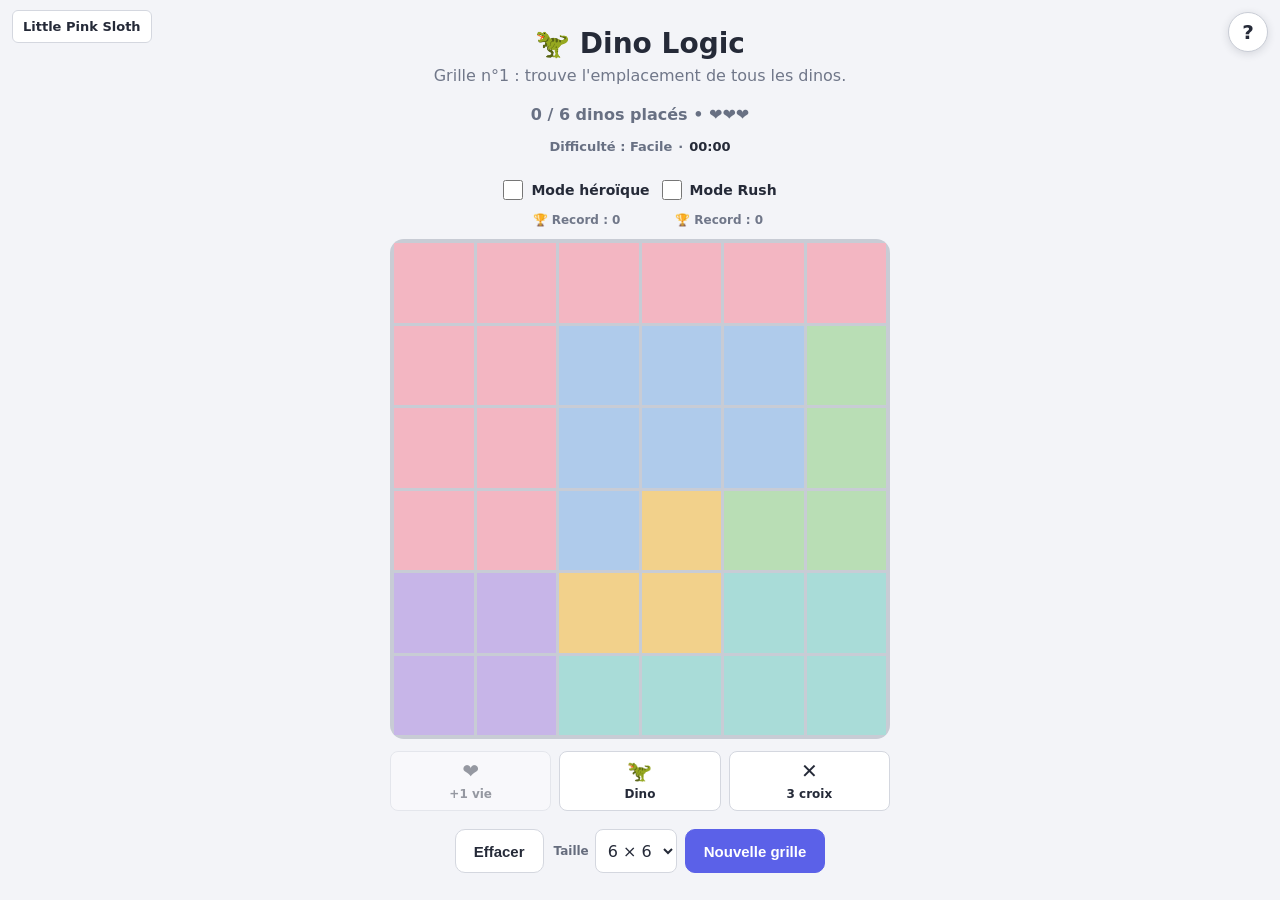
==== games/dino_logic/index.html @ a1bb1889 "Launcher" ====
<!DOCTYPE html>

<html lang="fr">

<head>


<meta charset="UTF-8">

<meta
    name="viewport"
    content="width=device-width, initial-scale=1.0"
>

<title>Dino Logic · Little Pink Sloth</title>

<!-- CSS -->

<link
    rel="stylesheet"
    href="style.css"
>


</head>

<body>

<a class="launcher-link" href="../../">Little Pink Sloth</a>


<div class="rules-help">

    <button
        class="rules-trigger"
        type="button"
        aria-label="Afficher les règles du jeu"
        aria-describedby="rulesPopup"
        title="Règles du jeu"
    >?</button>

    <div id="rulesPopup" class="rules-popup" role="tooltip">
        <strong>Règles du jeu</strong>
        <ul>
            <li>🦖 Un dino par zone de couleur.</li>
            <li>🦖 Un dino par ligne.</li>
            <li>🦖 Un dino par colonne.</li>
            <li>🦖 Deux dinos ne peuvent pas se toucher, même en diagonale.</li>
        </ul>
    </div>

</div>


<main class="app">

    <h1>
        🦖 Dino Logic
    </h1>


    <p id="subtitle" class="subtitle">
        Trouve l'emplacement de tous les dinos.
    </p>


    <!-- Message d'état -->

    <div
        id="status"
        class="status"
        aria-live="polite"
    >
        Chargement...
    </div>

    <div class="puzzle-meta">
        <span id="difficulty" class="difficulty"></span>
        <span class="meta-divider" aria-hidden="true">·</span>
        <span
            id="timer"
            class="timer"
            role="timer"
            aria-label="Temps écoulé"
        >00:00</span>
    </div>

    <div class="heroic-tools">
        <div class="mode-option">
            <label class="heroic-toggle" for="heroicMode">
                <input id="heroicMode" type="checkbox">
                <span>Mode héroïque</span>
            </label>
            <output id="heroicRecord" class="mode-record">🏆 0</output>
        </div>
        <output
            id="heroicStreak"
            class="heroic-streak"
            aria-live="polite"
            hidden
        >Série : 0</output>
        <div class="mode-option">
            <label class="heroic-toggle" for="rushMode">
                <input id="rushMode" type="checkbox">
                <span>Mode Rush</span>
            </label>
            <output id="rushRecord" class="mode-record">🏆 0</output>
        </div>
        <output
            id="rushCompleted"
            class="heroic-streak rush-score"
            aria-live="polite"
            hidden
        >Complétées : 0</output>
    </div>


    <!-- Grille -->

    <div
        id="board"
        class="board"
        aria-label="Grille de jeu"
    ></div>


    <!-- Bonus -->

    <div class="bonus-actions" aria-label="Bonus">

        <button
            id="bonusLife"
            class="bonus"
            type="button"
            aria-label="Ajouter une vie"
            title="Ajouter une vie"
        >
            <span class="bonus-icon" aria-hidden="true">❤️</span>
            <span>+1 vie</span>
        </button>

        <button
            id="bonusDino"
            class="bonus"
            type="button"
            aria-label="Placer un dino"
            title="Placer un dino"
        >
            <span class="bonus-icon" aria-hidden="true">🦖</span>
            <span>Dino</span>
        </button>

        <button
            id="bonusMarks"
            class="bonus"
            type="button"
            aria-label="Marquer jusqu'à trois cases"
            title="Marquer jusqu'à trois cases"
        >
            <span class="bonus-icon" aria-hidden="true">✕</span>
            <span>3 croix</span>
        </button>

    </div>


    <!-- Boutons -->

    <div class="buttons">

        <button
            id="clear"
            class="action"
            type="button"
        >
            Effacer
        </button>


        <div class="new-game-controls">

            <div class="settings">

                <label for="gridSize">
                    Taille
                </label>

                <select id="gridSize">
                    <option value="4">4 × 4</option>
                    <option value="5">5 × 5</option>
                    <option value="6" selected>6 × 6</option>
                    <option value="7">7 × 7</option>
                    <option value="8">8 × 8</option>
                </select>

            </div>

            <button
                id="newGame"
                class="action primary"
                type="button"
            >
                Nouvelle grille
            </button>

        </div>

    </div>


</main>


<!--
    IMPORTANT :

    type="module" permet à main.js d'utiliser
    import/export avec les autres fichiers.
-->

<script
    type="module"
    src="game.js"
></script>


</body>

</html>
---- games/dino_logic/style.css ----
* {
    box-sizing: border-box;
  }

  body {
    margin: 0;
    min-height: 100vh;
    display: flex;
    justify-content: center;
    align-items: center;
    background: #f3f4f8;
    font-family: system-ui, -apple-system, BlinkMacSystemFont, "Segoe UI", sans-serif;
    color: #252a38;
  }

  .app {
    width: min(94vw, 600px);
    padding: 24px 16px;
  }

  h1 {
    text-align: center;
    margin: 0 0 6px;
    font-size: 28px;
  }

  .subtitle {
    text-align: center;
    color: #707789;
    margin: 0 0 20px;
  }

  .status {
    min-height: 28px;
    text-align: center;
    margin-bottom: 3px;
    font-weight: 600;
    color: #687083;
  }

  .puzzle-meta {
    display: flex;
    align-items: center;
    justify-content: center;
    gap: 6px;
    min-height: 20px;
    margin-bottom: 12px;
    color: #687083;
    font-size: 13px;
    font-weight: 600;
  }

  .timer {
    color: #252a38;
    font-variant-numeric: tabular-nums;
  }

  .timer.urgent {
    color: #d64545;
    font-weight: 800;
  }

  .heroic-tools {
    display: flex;
    align-items: center;
    justify-content: center;
    flex-wrap: wrap;
    gap: 12px;
    min-height: 44px;
    margin-bottom: 12px;
  }

  .heroic-toggle {
    display: inline-flex;
    align-items: center;
    gap: 8px;
    min-height: 44px;
    font-size: 14px;
    font-weight: 600;
    cursor: pointer;
  }

  .heroic-toggle input {
    width: 20px;
    height: 20px;
    margin: 0;
    accent-color: #c5424a;
  }

  .heroic-toggle input:disabled {
    cursor: not-allowed;
  }

  .mode-option {
    display: flex;
    flex-direction: column;
    align-items: center;
    gap: 1px;
  }

  .mode-record {
    color: #707789;
    font-size: 12px;
    font-weight: 600;
    font-variant-numeric: tabular-nums;
  }

  .heroic-toggle input#rushMode {
    accent-color: #16815f;
  }

  .heroic-streak {
    padding: 6px 10px;
    border: 1px solid #d4d7df;
    border-radius: 8px;
    background: white;
    color: #252a38;
    font-size: 13px;
    font-weight: 700;
    font-variant-numeric: tabular-nums;
  }

  body.rush-mode .timer {
    color: #16815f;
  }

  body.rush-mode .timer.urgent {
    color: #d64545;
  }

  .status.success {
    color: #198754;
  }

  .status.error {
    color: #d64545;
  }

  .fireworks {
    position: fixed;
    z-index: 10;
    inset: 0;
    overflow: hidden;
    pointer-events: none;
  }

  .firework {
    position: absolute;
    width: 1px;
    height: 1px;
  }

  .firework i {
    position: absolute;
    top: 50%;
    left: 50%;
    width: 8px;
    height: 8px;
    border-radius: 50%;
    background: #f2bd36;
    animation: firework-particle 1.15s ease-out var(--delay, 0ms) both;
  }

  .firework i:nth-child(6n + 1) { background: #f2bd36; }
  .firework i:nth-child(6n + 2) { background: #ef5a67; }
  .firework i:nth-child(6n + 3) { background: #36a889; }
  .firework i:nth-child(6n + 4) { background: #4e8fe5; }
  .firework i:nth-child(6n + 5) { background: #bd65d6; }
  .firework i:nth-child(6n) { background: #f47b36; }

  @keyframes firework-particle {
    from {
      opacity: 1;
      transform: translate(-50%, -50%) rotate(var(--angle)) translateY(0) scale(0.4);
    }
    to {
      opacity: 0;
      transform: translate(-50%, -50%) rotate(var(--angle)) translateY(var(--distance)) scale(1);
    }
  }

  .board {
    width: min(90vw, 500px);
    aspect-ratio: 1;
    margin: auto;
    
    
    display: grid;
    touch-action: none;
    user-select: none;
    
    gap: 3px;
    padding: 4px;
    
    background: #c8ccd5;
    border-radius: 14px;
    
    
    }
    

  .cell {
    border: none;
    padding: 0;
    margin: 0;

    display: flex;
    align-items: center;
    justify-content: center;

    cursor: pointer;

    font-size: clamp(24px, 7vw, 40px);

    transition:
      filter 0.12s,
      transform 0.08s;
  }

  .cell:hover {
    filter: brightness(0.96);
  }

  .cell:active {
    transform: scale(0.94);
  }

  .cell.invalid {
    box-shadow: inset 0 0 0 4px #df4242;
  }

  .cell.incorrect-cell {
    background-color: rgba(220, 40, 50, 0.22);
    box-shadow: inset 0 0 0 4px #df4242;
  }

  .dino.incorrect {
    filter: drop-shadow(0 0 4px rgba(190, 20, 30, 0.9));
  }

  .dino {
    line-height: 1;
    user-select: none;
  }

  .mark {
    font-size: 1.8rem;
    font-weight: 700;
    color: rgba(60, 60, 60, 0.55);

    pointer-events: none;

    user-select: none;
}

  /*
   * ==========================================================
   * COULEURS DES ZONES
   * ==========================================================
   */

.zone-0 {
  background: #F3B6C2; /* rose */
}

.zone-1 {
  background: #AFCBEB; /* bleu */
}

.zone-2 {
  background: #B9DEB5; /* vert */
}

.zone-3 {
  background: #F2D18B; /* jaune */
}

.zone-4 {
  background: #C7B5E8; /* violet */
}

.zone-5 {
  background: #A9DCD8; /* turquoise */
}

.zone-6 {
  background: #E5B99F; /* pêche / orange */
}

.zone-7 {
  background: #C7D69B; /* vert olive / anis */
}

  /*
   * ==========================================================
   * BOUTONS
   * ==========================================================
   */

  .buttons {
    display: flex;
    justify-content: center;
    gap: 10px;
    flex-wrap: wrap;
    margin-top: 18px;
  }

  .new-game-controls,
  .settings {
    display: flex;
    align-items: center;
  }

  .new-game-controls {
    gap: 8px;
  }

  .settings {
    gap: 6px;
  }

  .settings label {
    color: #656c7d;
    font-size: 12px;
    font-weight: 600;
  }

  .settings select {
    min-height: 44px;
    padding: 8px;
    border: 1px solid #d4d7df;
    border-radius: 8px;
    background: white;
    color: #252a38;
    font: inherit;
  }

  .bonus-actions {
    display: grid;
    grid-template-columns: repeat(3, minmax(0, 1fr));
    gap: 8px;
    margin: 12px auto 0;
    width: min(90vw, 500px);
  }

  button.bonus {
    min-width: 0;
    min-height: 60px;
    padding: 6px 4px;
    display: flex;
    flex-direction: column;
    align-items: center;
    justify-content: center;
    gap: 2px;
    border: 1px solid #d4d7df;
    border-radius: 8px;
    background: white;
    color: #252a38;
    font: inherit;
    font-size: 12px;
    font-weight: 600;
    cursor: pointer;
  }

  button.bonus:hover:not(:disabled) {
    background: #f7f7f9;
  }

  button.bonus:focus-visible {
    outline: 3px solid #5b61e8;
    outline-offset: 2px;
  }

  button.bonus:disabled {
    opacity: 0.45;
    cursor: not-allowed;
  }

  .bonus-icon {
    min-height: 24px;
    font-size: 20px;
    line-height: 1;
  }

  button.action {
    min-height: 44px;
    padding: 10px 18px;

    border: 1px solid #d4d7df;
    border-radius: 10px;

    background: white;
    color: #252a38;

    font-size: 15px;
    font-weight: 600;

    cursor: pointer;
  }

  button.action:hover {
    background: #f7f7f9;
  }

  button.primary {
    background: #5b61e8;
    color: white;
    border-color: #5b61e8;
  }

  button.primary:hover {
    background: #4f55d4;
  }

  /*
   * ==========================================================
   * RÈGLES
   * ==========================================================
   */

  .rules-help {
    position: fixed;
    z-index: 20;
    top: max(12px, env(safe-area-inset-top));
    right: max(12px, env(safe-area-inset-right));
  }

  .rules-trigger {
    width: 40px;
    height: 40px;
    display: grid;
    place-items: center;
    border: 1px solid #c8ccd5;
    border-radius: 50%;
    background: white;
    color: #252a38;
    font: inherit;
    font-size: 20px;
    font-weight: 800;
    cursor: pointer;
    box-shadow: 0 2px 8px rgba(37, 42, 56, 0.14);
  }

  .rules-trigger:hover {
    background: #f7f7f9;
  }

  .rules-trigger:focus-visible {
    outline: 3px solid #5b61e8;
    outline-offset: 2px;
  }

  .rules-popup {
    position: absolute;
    top: 100%;
    right: 0;
    width: min(320px, calc(100vw - 24px));
    padding: 14px 16px;
    border: 1px solid #dedfe5;
    border-radius: 8px;
    background: white;
    color: #656c7d;
    font-size: 14px;
    line-height: 1.45;
    box-shadow: 0 8px 24px rgba(37, 42, 56, 0.18);
    opacity: 0;
    visibility: hidden;
    transform: translateY(6px);
    transition:
      opacity 0.16s ease,
      transform 0.16s ease,
      visibility 0.16s;
  }

  .rules-help:hover .rules-popup,
  .rules-help:focus-within .rules-popup {
    opacity: 1;
    visibility: visible;
    transform: translateY(0);
  }

  .rules-popup strong {
    color: #252a38;
  }

  .rules-popup ul {
    margin: 8px 0 0;
    padding-left: 20px;
  }

  .rules-popup li {
    margin: 4px 0;
  }

  body.heroic-mode {
    background: #171a1f;
    color: #e7e9ed;
  }

  body.heroic-mode .subtitle,
  body.heroic-mode .status,
  body.heroic-mode .puzzle-meta {
    color: #b1b8c2;
  }

  body.heroic-mode .status.success {
    color: #8ed8a2;
  }

  body.heroic-mode .status.error {
    color: #ff858a;
  }

  body.heroic-mode .timer {
    color: #ff777e;
  }

  body.heroic-mode .timer.urgent {
    color: #ff3f4c;
  }

  body.heroic-mode .heroic-streak,
  body.heroic-mode button.action,
  body.heroic-mode button.bonus,
  body.heroic-mode .settings select {
    border-color: #454c56;
    background: #272c34;
    color: #e7e9ed;
  }

  body.heroic-mode button.primary {
    border-color: #c5424a;
    background: #c5424a;
    color: white;
  }

  body.heroic-mode button.primary:hover {
    background: #aa343c;
  }

  body.heroic-mode .settings label {
    color: #b1b8c2;
  }

  body.heroic-mode .board {
    background: #303640;
  }

  body.heroic-mode .rules-trigger,
  body.heroic-mode .rules-popup {
    border-color: #454c56;
    background: #272c34;
    color: #b1b8c2;
  }

  body.heroic-mode .rules-popup strong {
    color: #e7e9ed;
  }

  @media (prefers-reduced-motion: reduce) {
    .rules-popup {
      transition: none;
    }
  }

  @media (max-width: 400px) {
    .app {
      padding: 16px 8px;
    }

    .board {
      width: 94vw;
    }

    .bonus-actions {
      width: 94vw;
    }
  }

  .launcher-link {
    position: fixed;
    z-index: 2;
    top: max(10px, env(safe-area-inset-top));
    left: 12px;
    padding: 8px 10px;
    border: 1px solid #d4d7df;
    border-radius: 6px;
    background: white;
    color: #252a38;
    font-size: 13px;
    font-weight: 700;
    text-decoration: none;
  }
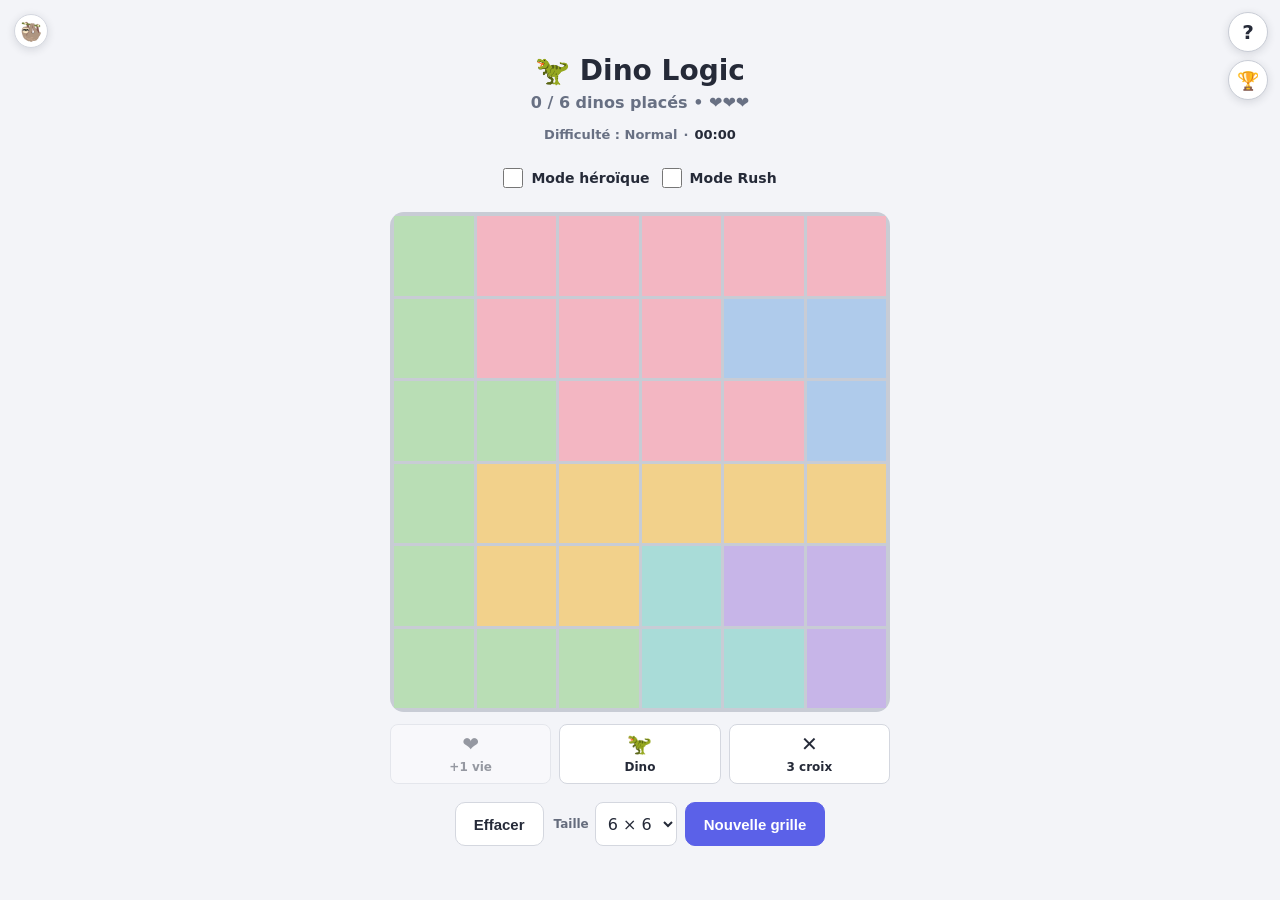
==== commit b48e346f: "Mise à jour d'interface dino logic" ====
--- a/games/dino_logic/index.html
+++ b/games/dino_logic/index.html
@@ -26,29 +26,52 @@
 
 <body>
 
-<a class="launcher-link" href="../../">Little Pink Sloth</a>
-
-
-<div class="rules-help">
-
-    <button
-        class="rules-trigger"
-        type="button"
-        aria-label="Afficher les règles du jeu"
-        aria-describedby="rulesPopup"
-        title="Règles du jeu"
-    >?</button>
-
-    <div id="rulesPopup" class="rules-popup" role="tooltip">
-        <strong>Règles du jeu</strong>
-        <ul>
-            <li>🦖 Un dino par zone de couleur.</li>
-            <li>🦖 Un dino par ligne.</li>
-            <li>🦖 Un dino par colonne.</li>
-            <li>🦖 Deux dinos ne peuvent pas se toucher, même en diagonale.</li>
-        </ul>
-    </div>
-
+<a
+    class="launcher-link"
+    href="../../"
+    aria-label="Retour à Little Pink Sloth"
+    title="Retour à Little Pink Sloth"
+>🦥</a>
+
+<div class="game-tools">
+    <div class="game-tool">
+        <button
+            class="rules-trigger"
+            type="button"
+            aria-label="Afficher les règles du jeu"
+            aria-describedby="rulesPopup"
+            title="Règles du jeu"
+        >?</button>
+
+        <div id="rulesPopup" class="rules-popup" role="tooltip">
+            <strong>Règles du jeu</strong>
+            <ul>
+                <li>🦖 Un dino par zone de couleur.</li>
+                <li>🦖 Un dino par ligne.</li>
+                <li>🦖 Un dino par colonne.</li>
+                <li>🦖 Deux dinos ne peuvent pas se toucher, même en diagonale.</li>
+            </ul>
+        </div>
+    </div>
+
+    <div class="game-tool">
+        <button
+            class="records-trigger"
+            type="button"
+            aria-label="Afficher les records"
+            aria-describedby="recordsPopup"
+            title="Records"
+        >🏆</button>
+
+        <div id="recordsPopup" class="records-popup" role="tooltip">
+            <strong>Records</strong>
+            <ul>
+                <li>Grille normale : <output id="classicGridRecord">1</output></li>
+                <li>Record héroïque : <output id="heroicRecord">0</output></li>
+                <li>Record Rush : <output id="rushRecord">0</output></li>
+            </ul>
+        </div>
+    </div>
 </div>
 
 
@@ -57,11 +80,6 @@
     <h1>
         🦖 Dino Logic
     </h1>
-
-
-    <p id="subtitle" class="subtitle">
-        Trouve l'emplacement de tous les dinos.
-    </p>
 
 
     <!-- Message d'état -->
@@ -91,7 +109,6 @@
                 <input id="heroicMode" type="checkbox">
                 <span>Mode héroïque</span>
             </label>
-            <output id="heroicRecord" class="mode-record">🏆 0</output>
         </div>
         <output
             id="heroicStreak"
@@ -104,7 +121,6 @@
                 <input id="rushMode" type="checkbox">
                 <span>Mode Rush</span>
             </label>
-            <output id="rushRecord" class="mode-record">🏆 0</output>
         </div>
         <output
             id="rushCompleted"
--- a/games/dino_logic/style.css
+++ b/games/dino_logic/style.css
@@ -418,11 +418,18 @@
    * ==========================================================
    */
 
-  .rules-help {
+  .game-tools {
     position: fixed;
     z-index: 20;
     top: max(12px, env(safe-area-inset-top));
     right: max(12px, env(safe-area-inset-right));
+    display: flex;
+    flex-direction: column;
+    gap: 8px;
+  }
+
+  .game-tool {
+    position: relative;
   }
 
   .rules-trigger {
@@ -450,11 +457,12 @@
     outline-offset: 2px;
   }
 
-  .rules-popup {
+  .rules-popup,
+  .records-popup {
     position: absolute;
-    top: 100%;
-    right: 0;
-    width: min(320px, calc(100vw - 24px));
+    top: 0;
+    right: calc(100% + 8px);
+    width: min(320px, calc(100vw - 76px));
     padding: 14px 16px;
     border: 1px solid #dedfe5;
     border-radius: 8px;
@@ -472,24 +480,34 @@
       visibility 0.16s;
   }
 
-  .rules-help:hover .rules-popup,
-  .rules-help:focus-within .rules-popup {
+  .game-tool:hover .rules-popup,
+  .game-tool:hover .records-popup,
+  .game-tool:focus-within .rules-popup,
+  .game-tool:focus-within .records-popup {
     opacity: 1;
     visibility: visible;
     transform: translateY(0);
   }
 
-  .rules-popup strong {
-    color: #252a38;
-  }
-
-  .rules-popup ul {
+  .rules-popup strong,
+  .records-popup strong {
+    color: #252a38;
+  }
+
+  .rules-popup ul,
+  .records-popup ul {
     margin: 8px 0 0;
     padding-left: 20px;
   }
 
-  .rules-popup li {
+  .rules-popup li,
+  .records-popup li {
     margin: 4px 0;
+  }
+
+  .records-popup output {
+    font-weight: 700;
+    font-variant-numeric: tabular-nums;
   }
 
   body.heroic-mode {
@@ -497,7 +515,6 @@
     color: #e7e9ed;
   }
 
-  body.heroic-mode .subtitle,
   body.heroic-mode .status,
   body.heroic-mode .puzzle-meta {
     color: #b1b8c2;
@@ -547,18 +564,21 @@
   }
 
   body.heroic-mode .rules-trigger,
-  body.heroic-mode .rules-popup {
+  body.heroic-mode .rules-popup,
+  body.heroic-mode .records-popup {
     border-color: #454c56;
     background: #272c34;
     color: #b1b8c2;
   }
 
-  body.heroic-mode .rules-popup strong {
+  body.heroic-mode .rules-popup strong,
+  body.heroic-mode .records-popup strong {
     color: #e7e9ed;
   }
 
   @media (prefers-reduced-motion: reduce) {
-    .rules-popup {
+    .rules-popup,
+    .records-popup {
       transition: none;
     }
   }
@@ -579,15 +599,49 @@
 
   .launcher-link {
     position: fixed;
-    z-index: 2;
-    top: max(10px, env(safe-area-inset-top));
-    left: 12px;
-    padding: 8px 10px;
+    z-index: 20;
+    top: max(14px, env(safe-area-inset-top));
+    left: max(14px, env(safe-area-inset-left));
+    display: grid;
+    width: 34px;
+    height: 34px;
+    place-items: center;
     border: 1px solid #d4d7df;
-    border-radius: 6px;
-    background: white;
-    color: #252a38;
-    font-size: 13px;
-    font-weight: 700;
+    border-radius: 50%;
+    background: white;
+    color: #252a38;
+    font-size: 18px;
     text-decoration: none;
+    box-shadow: 0 2px 8px rgba(37, 42, 56, 0.14);
+  }
+
+  .launcher-link:focus-visible,
+  .records-trigger:focus-visible {
+    outline: 3px solid #5b61e8;
+    outline-offset: 2px;
+  }
+
+  .records-trigger {
+    width: 40px;
+    height: 40px;
+    display: grid;
+    place-items: center;
+    border: 1px solid #c8ccd5;
+    border-radius: 50%;
+    background: white;
+    color: #252a38;
+    font: inherit;
+    font-size: 18px;
+    cursor: pointer;
+    box-shadow: 0 2px 8px rgba(37, 42, 56, 0.14);
+  }
+
+  .records-trigger:hover {
+    background: #f7f7f9;
+  }
+
+  body.heroic-mode .records-trigger {
+    border-color: #454c56;
+    background: #272c34;
+    color: #e7e9ed;
   }
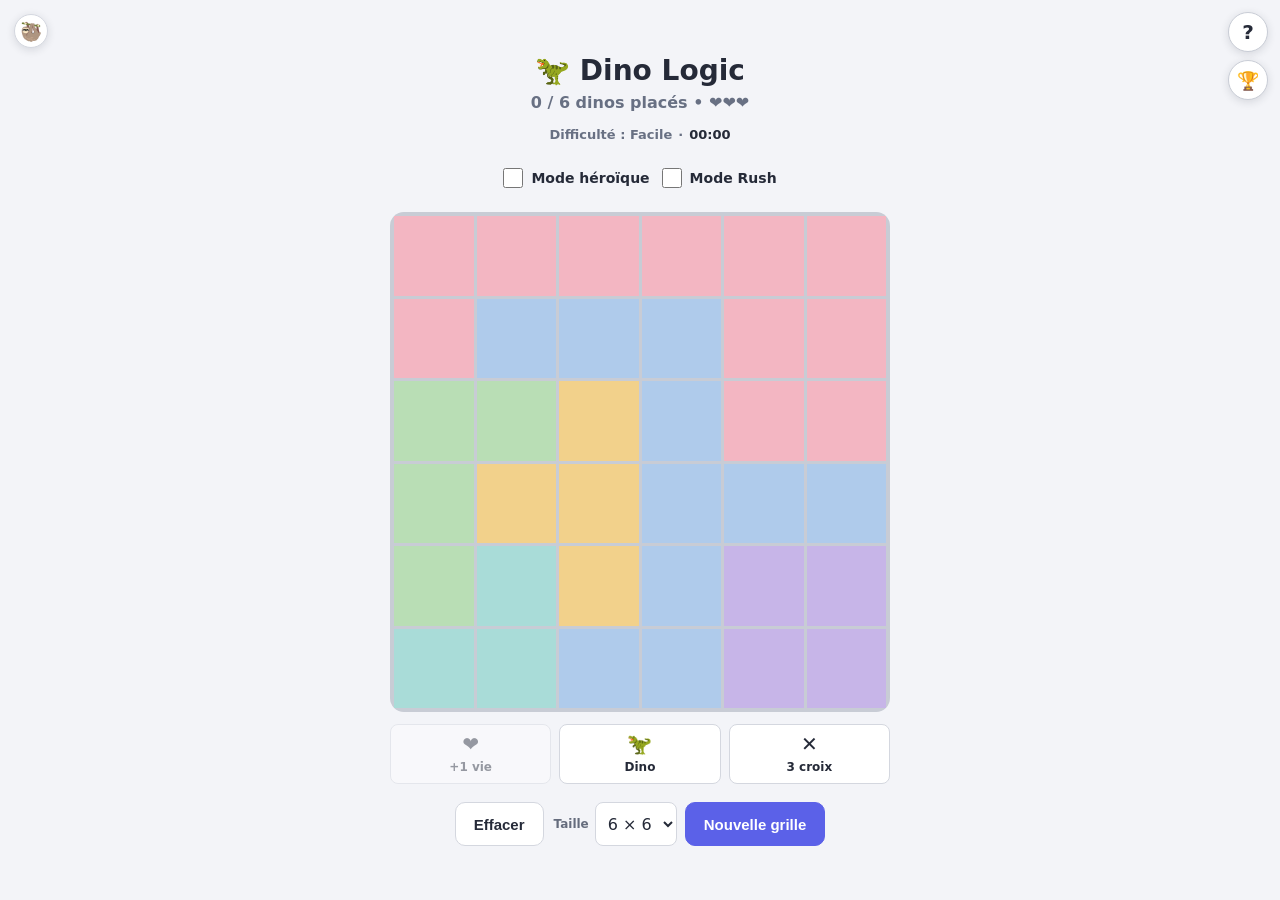
==== commit 38edbd69: "Homogénéisation interface" ====
--- a/games/dino_logic/index.html
+++ b/games/dino_logic/index.html
@@ -21,59 +21,15 @@
     href="style.css"
 >
 
+<link
+    rel="stylesheet"
+    href="../../common/styles/common.css"
+>
+
 
 </head>
 
 <body>
-
-<a
-    class="launcher-link"
-    href="../../"
-    aria-label="Retour à Little Pink Sloth"
-    title="Retour à Little Pink Sloth"
->🦥</a>
-
-<div class="game-tools">
-    <div class="game-tool">
-        <button
-            class="rules-trigger"
-            type="button"
-            aria-label="Afficher les règles du jeu"
-            aria-describedby="rulesPopup"
-            title="Règles du jeu"
-        >?</button>
-
-        <div id="rulesPopup" class="rules-popup" role="tooltip">
-            <strong>Règles du jeu</strong>
-            <ul>
-                <li>🦖 Un dino par zone de couleur.</li>
-                <li>🦖 Un dino par ligne.</li>
-                <li>🦖 Un dino par colonne.</li>
-                <li>🦖 Deux dinos ne peuvent pas se toucher, même en diagonale.</li>
-            </ul>
-        </div>
-    </div>
-
-    <div class="game-tool">
-        <button
-            class="records-trigger"
-            type="button"
-            aria-label="Afficher les records"
-            aria-describedby="recordsPopup"
-            title="Records"
-        >🏆</button>
-
-        <div id="recordsPopup" class="records-popup" role="tooltip">
-            <strong>Records</strong>
-            <ul>
-                <li>Grille normale : <output id="classicGridRecord">1</output></li>
-                <li>Record héroïque : <output id="heroicRecord">0</output></li>
-                <li>Record Rush : <output id="rushRecord">0</output></li>
-            </ul>
-        </div>
-    </div>
-</div>
-
 
 <main class="app">
 
--- a/games/dino_logic/style.css
+++ b/games/dino_logic/style.css
@@ -22,12 +22,6 @@
     text-align: center;
     margin: 0 0 6px;
     font-size: 28px;
-  }
-
-  .subtitle {
-    text-align: center;
-    color: #707789;
-    margin: 0 0 20px;
   }
 
   .status {
@@ -98,13 +92,6 @@
     gap: 1px;
   }
 
-  .mode-record {
-    color: #707789;
-    font-size: 12px;
-    font-weight: 600;
-    font-variant-numeric: tabular-nums;
-  }
-
   .heroic-toggle input#rushMode {
     accent-color: #16815f;
   }
@@ -134,49 +121,6 @@
 
   .status.error {
     color: #d64545;
-  }
-
-  .fireworks {
-    position: fixed;
-    z-index: 10;
-    inset: 0;
-    overflow: hidden;
-    pointer-events: none;
-  }
-
-  .firework {
-    position: absolute;
-    width: 1px;
-    height: 1px;
-  }
-
-  .firework i {
-    position: absolute;
-    top: 50%;
-    left: 50%;
-    width: 8px;
-    height: 8px;
-    border-radius: 50%;
-    background: #f2bd36;
-    animation: firework-particle 1.15s ease-out var(--delay, 0ms) both;
-  }
-
-  .firework i:nth-child(6n + 1) { background: #f2bd36; }
-  .firework i:nth-child(6n + 2) { background: #ef5a67; }
-  .firework i:nth-child(6n + 3) { background: #36a889; }
-  .firework i:nth-child(6n + 4) { background: #4e8fe5; }
-  .firework i:nth-child(6n + 5) { background: #bd65d6; }
-  .firework i:nth-child(6n) { background: #f47b36; }
-
-  @keyframes firework-particle {
-    from {
-      opacity: 1;
-      transform: translate(-50%, -50%) rotate(var(--angle)) translateY(0) scale(0.4);
-    }
-    to {
-      opacity: 0;
-      transform: translate(-50%, -50%) rotate(var(--angle)) translateY(var(--distance)) scale(1);
-    }
   }
 
   .board {
@@ -410,104 +354,6 @@
 
   button.primary:hover {
     background: #4f55d4;
-  }
-
-  /*
-   * ==========================================================
-   * RÈGLES
-   * ==========================================================
-   */
-
-  .game-tools {
-    position: fixed;
-    z-index: 20;
-    top: max(12px, env(safe-area-inset-top));
-    right: max(12px, env(safe-area-inset-right));
-    display: flex;
-    flex-direction: column;
-    gap: 8px;
-  }
-
-  .game-tool {
-    position: relative;
-  }
-
-  .rules-trigger {
-    width: 40px;
-    height: 40px;
-    display: grid;
-    place-items: center;
-    border: 1px solid #c8ccd5;
-    border-radius: 50%;
-    background: white;
-    color: #252a38;
-    font: inherit;
-    font-size: 20px;
-    font-weight: 800;
-    cursor: pointer;
-    box-shadow: 0 2px 8px rgba(37, 42, 56, 0.14);
-  }
-
-  .rules-trigger:hover {
-    background: #f7f7f9;
-  }
-
-  .rules-trigger:focus-visible {
-    outline: 3px solid #5b61e8;
-    outline-offset: 2px;
-  }
-
-  .rules-popup,
-  .records-popup {
-    position: absolute;
-    top: 0;
-    right: calc(100% + 8px);
-    width: min(320px, calc(100vw - 76px));
-    padding: 14px 16px;
-    border: 1px solid #dedfe5;
-    border-radius: 8px;
-    background: white;
-    color: #656c7d;
-    font-size: 14px;
-    line-height: 1.45;
-    box-shadow: 0 8px 24px rgba(37, 42, 56, 0.18);
-    opacity: 0;
-    visibility: hidden;
-    transform: translateY(6px);
-    transition:
-      opacity 0.16s ease,
-      transform 0.16s ease,
-      visibility 0.16s;
-  }
-
-  .game-tool:hover .rules-popup,
-  .game-tool:hover .records-popup,
-  .game-tool:focus-within .rules-popup,
-  .game-tool:focus-within .records-popup {
-    opacity: 1;
-    visibility: visible;
-    transform: translateY(0);
-  }
-
-  .rules-popup strong,
-  .records-popup strong {
-    color: #252a38;
-  }
-
-  .rules-popup ul,
-  .records-popup ul {
-    margin: 8px 0 0;
-    padding-left: 20px;
-  }
-
-  .rules-popup li,
-  .records-popup li {
-    margin: 4px 0;
-  }
-
-  .records-popup output {
-    font-weight: 700;
-    font-variant-numeric: tabular-nums;
   }
 
   body.heroic-mode {
@@ -564,6 +410,7 @@
   }
 
   body.heroic-mode .rules-trigger,
+  body.heroic-mode .records-trigger,
   body.heroic-mode .rules-popup,
   body.heroic-mode .records-popup {
     border-color: #454c56;
@@ -576,13 +423,6 @@
     color: #e7e9ed;
   }
 
-  @media (prefers-reduced-motion: reduce) {
-    .rules-popup,
-    .records-popup {
-      transition: none;
-    }
-  }
-
   @media (max-width: 400px) {
     .app {
       padding: 16px 8px;
@@ -596,52 +436,3 @@
       width: 94vw;
     }
   }
-
-  .launcher-link {
-    position: fixed;
-    z-index: 20;
-    top: max(14px, env(safe-area-inset-top));
-    left: max(14px, env(safe-area-inset-left));
-    display: grid;
-    width: 34px;
-    height: 34px;
-    place-items: center;
-    border: 1px solid #d4d7df;
-    border-radius: 50%;
-    background: white;
-    color: #252a38;
-    font-size: 18px;
-    text-decoration: none;
-    box-shadow: 0 2px 8px rgba(37, 42, 56, 0.14);
-  }
-
-  .launcher-link:focus-visible,
-  .records-trigger:focus-visible {
-    outline: 3px solid #5b61e8;
-    outline-offset: 2px;
-  }
-
-  .records-trigger {
-    width: 40px;
-    height: 40px;
-    display: grid;
-    place-items: center;
-    border: 1px solid #c8ccd5;
-    border-radius: 50%;
-    background: white;
-    color: #252a38;
-    font: inherit;
-    font-size: 18px;
-    cursor: pointer;
-    box-shadow: 0 2px 8px rgba(37, 42, 56, 0.14);
-  }
-
-  .records-trigger:hover {
-    background: #f7f7f9;
-  }
-
-  body.heroic-mode .records-trigger {
-    border-color: #454c56;
-    background: #272c34;
-    color: #e7e9ed;
-  }
--- a/common/styles/common.css
+++ b/common/styles/common.css
@@ -0,0 +1,166 @@
+.game-tools {
+    position: fixed;
+    z-index: 20;
+    top: max(12px, env(safe-area-inset-top));
+    right: max(12px, env(safe-area-inset-right));
+    display: flex;
+    flex-direction: column;
+    gap: 8px;
+}
+
+.game-tool {
+    position: relative;
+}
+
+.rules-trigger,
+.records-trigger {
+    display: grid;
+    width: 40px;
+    height: 40px;
+    place-items: center;
+    border: 1px solid #c8ccd5;
+    border-radius: 50%;
+    background: white;
+    color: #252a38;
+    font: inherit;
+    font-size: 18px;
+    cursor: pointer;
+    box-shadow: 0 2px 8px rgba(37, 42, 56, 0.14);
+}
+
+.rules-trigger {
+    font-size: 20px;
+    font-weight: 800;
+}
+
+.rules-trigger:hover,
+.records-trigger:hover {
+    background: #f7f7f9;
+}
+
+.rules-trigger:focus-visible,
+.records-trigger:focus-visible,
+.launcher-link:focus-visible {
+    outline: 3px solid #5b61e8;
+    outline-offset: 2px;
+}
+
+.rules-popup,
+.records-popup {
+    position: absolute;
+    top: 0;
+    right: calc(100% + 8px);
+    width: min(320px, calc(100vw - 76px));
+    padding: 14px 16px;
+    border: 1px solid #dedfe5;
+    border-radius: 8px;
+    background: white;
+    color: #656c7d;
+    font-size: 14px;
+    line-height: 1.45;
+    box-shadow: 0 8px 24px rgba(37, 42, 56, 0.18);
+    opacity: 0;
+    visibility: hidden;
+    transform: translateY(6px);
+    transition: opacity 0.16s ease, transform 0.16s ease, visibility 0.16s;
+}
+
+.game-tool:hover .rules-popup,
+.game-tool:hover .records-popup,
+.game-tool:focus-within .rules-popup,
+.game-tool:focus-within .records-popup,
+.game-tool.is-open .rules-popup,
+.game-tool.is-open .records-popup {
+    opacity: 1;
+    visibility: visible;
+    transform: translateY(0);
+}
+
+.rules-popup strong,
+.records-popup strong {
+    color: #252a38;
+}
+
+.rules-popup ul,
+.records-popup ul {
+    margin: 8px 0 0;
+    padding-left: 20px;
+}
+
+.rules-popup li,
+.records-popup li {
+    margin: 4px 0;
+}
+
+.records-popup output {
+    font-weight: 700;
+    font-variant-numeric: tabular-nums;
+}
+
+.launcher-link {
+    position: fixed;
+    z-index: 20;
+    top: max(14px, env(safe-area-inset-top));
+    left: max(14px, env(safe-area-inset-left));
+    display: grid;
+    width: 34px;
+    height: 34px;
+    place-items: center;
+    border: 1px solid #d4d7df;
+    border-radius: 50%;
+    background: white;
+    color: #252a38;
+    font-size: 18px;
+    text-decoration: none;
+    box-shadow: 0 2px 8px rgba(37, 42, 56, 0.14);
+}
+
+.fireworks {
+    position: fixed;
+    z-index: 10;
+    inset: 0;
+    overflow: hidden;
+    pointer-events: none;
+}
+
+.firework {
+    position: absolute;
+    width: 1px;
+    height: 1px;
+}
+
+.firework i {
+    position: absolute;
+    top: 50%;
+    left: 50%;
+    width: 8px;
+    height: 8px;
+    border-radius: 50%;
+    background: #f2bd36;
+    animation: firework-particle 1.15s ease-out var(--delay, 0ms) both;
+}
+
+.firework i:nth-child(6n + 1) { background: #f2bd36; }
+.firework i:nth-child(6n + 2) { background: #ef5a67; }
+.firework i:nth-child(6n + 3) { background: #36a889; }
+.firework i:nth-child(6n + 4) { background: #4e8fe5; }
+.firework i:nth-child(6n + 5) { background: #bd65d6; }
+.firework i:nth-child(6n) { background: #f47b36; }
+
+@keyframes firework-particle {
+    from {
+        opacity: 1;
+        transform: translate(-50%, -50%) rotate(var(--angle)) translateY(0) scale(0.4);
+    }
+    to {
+        opacity: 0;
+        transform: translate(-50%, -50%) rotate(var(--angle)) translateY(var(--distance)) scale(1);
+    }
+}
+
+@media (prefers-reduced-motion: reduce) {
+    .rules-popup,
+    .records-popup {
+        transition: none;
+    }
+}
